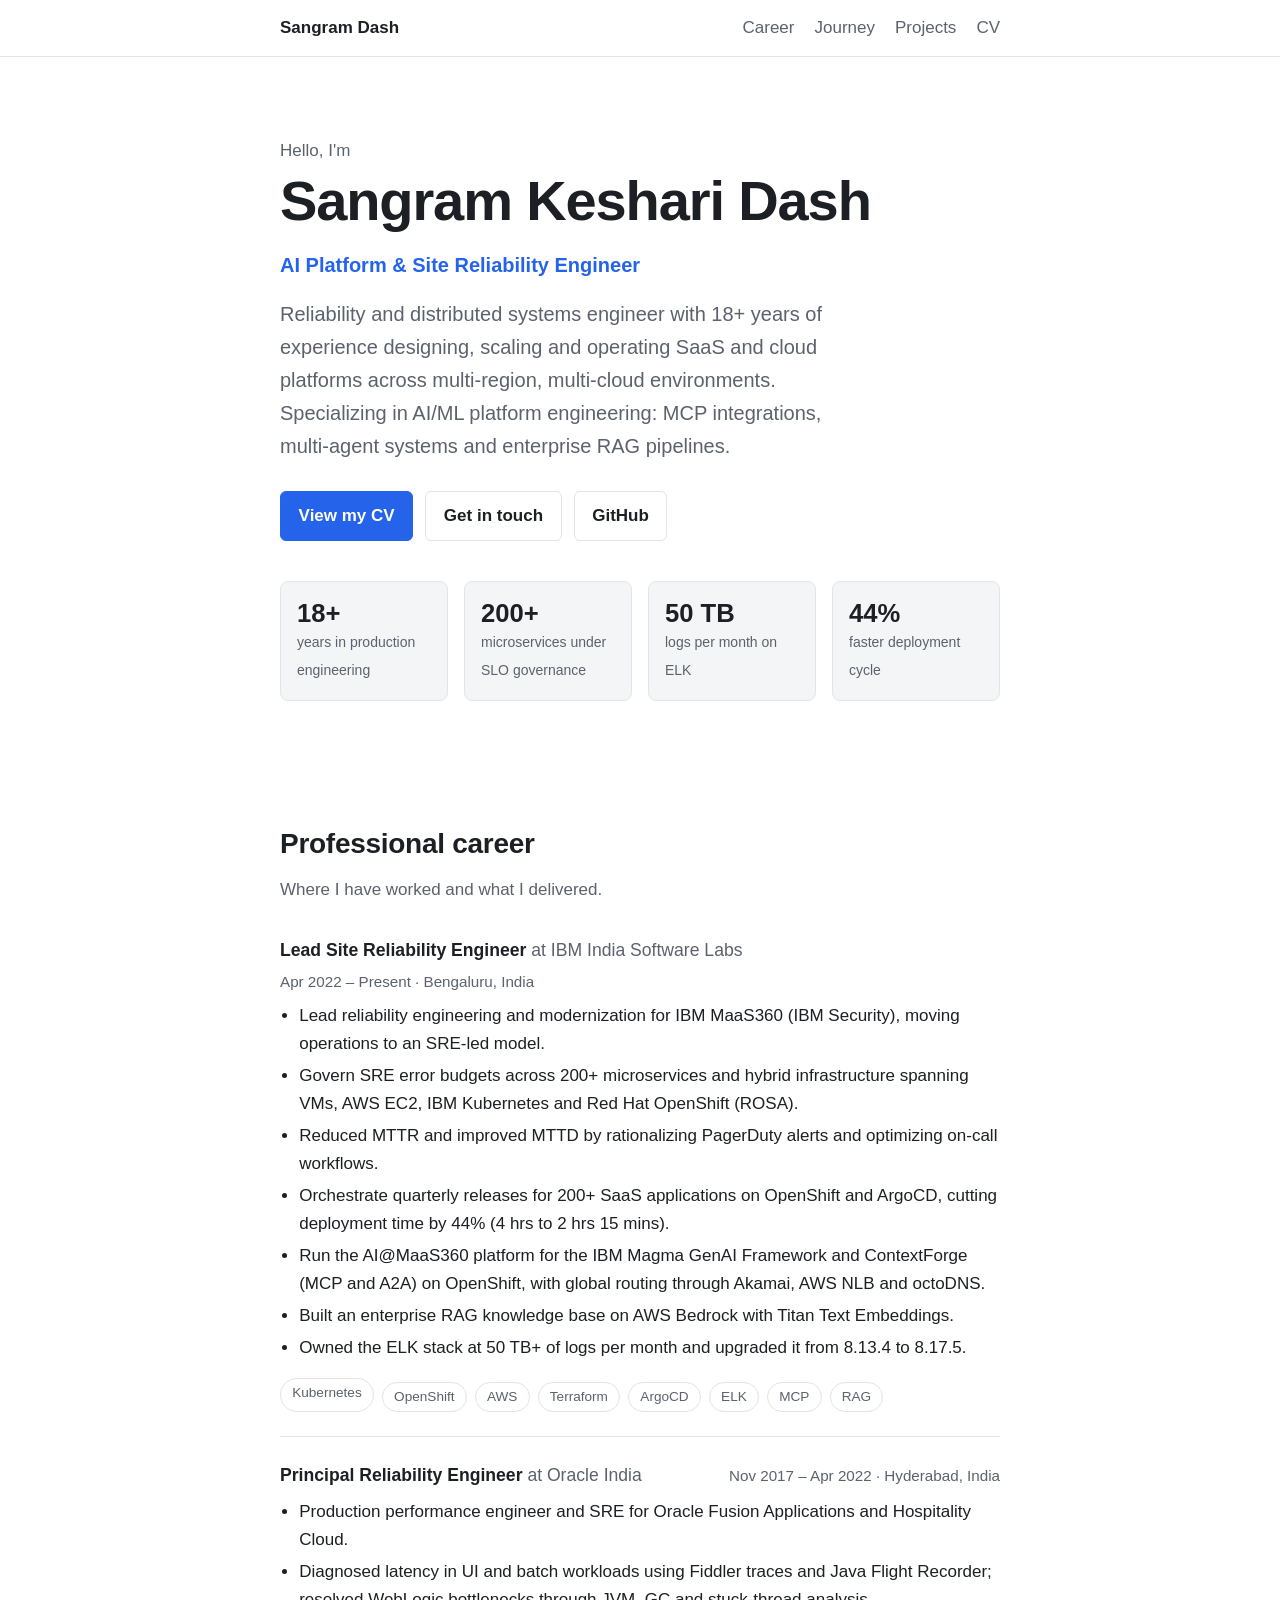
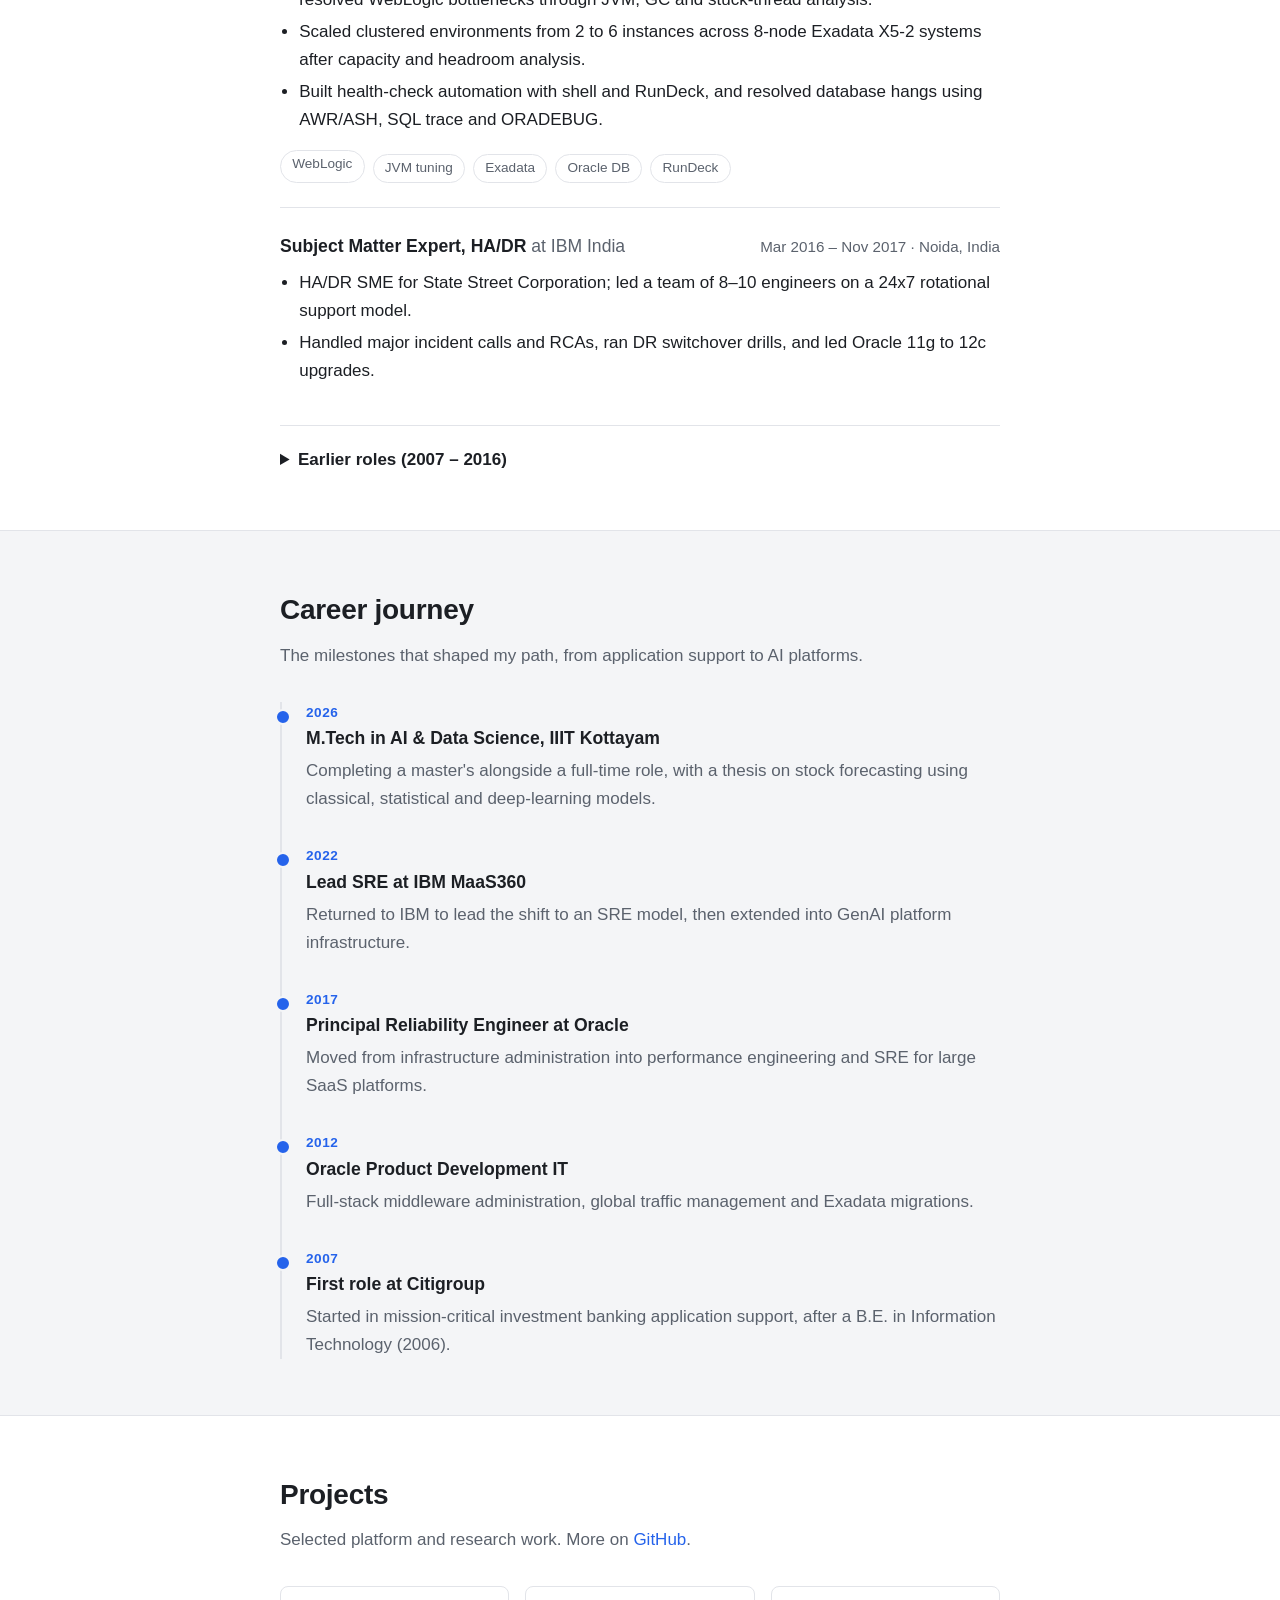
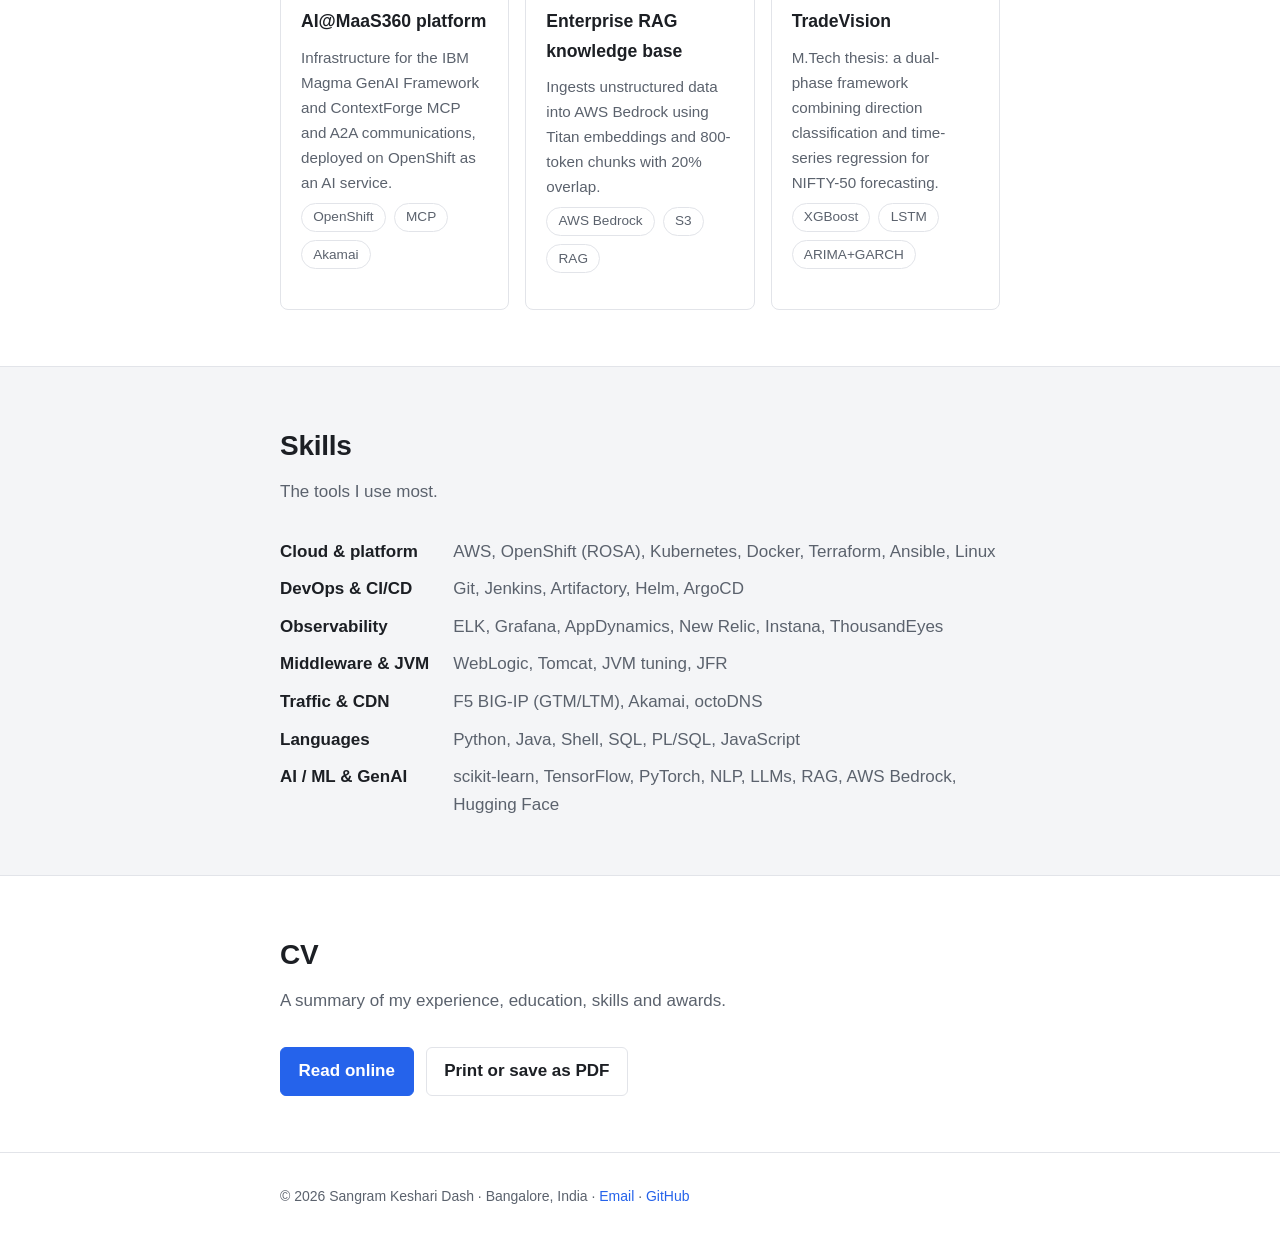
==== index.html @ aa5583bd "Build portfolio site with career, projects, skills and CV" ====
<!DOCTYPE html>
<html lang="en">
<head>
	<meta charset="utf-8">
	<meta name="viewport" content="width=device-width, initial-scale=1">
	<title>Sangram Keshari Dash | AI Platform &amp; Site Reliability Engineer</title>
	<meta name="description" content="Sangram Keshari Dash: Reliability and Distributed Systems Engineer with 18+ years of experience, specializing in AI/ML Platform Engineering, Kubernetes, OpenShift and AWS.">
	<link rel="stylesheet" href="css/main.css">
</head>
<body>
	<header class="site-header">
		<div class="wrap">
			<a class="brand" href="#top">Sangram Dash</a>
			<nav aria-label="Primary">
				<ul>
					<li><a href="#career">Career</a></li>
					<li><a href="#journey">Journey</a></li>
					<li><a href="#projects">Projects</a></li>
					<li><a href="cv.html">CV</a></li>
				</ul>
			</nav>
		</div>
	</header>

	<main id="top">
		<section class="hero">
			<div class="wrap">
				<p class="eyebrow">Hello, I'm</p>
				<h1>Sangram Keshari Dash</h1>
				<p class="role-line">AI Platform &amp; Site Reliability Engineer</p>
				<p class="lead">Reliability and distributed systems engineer with 18+ years of experience designing, scaling and operating SaaS and cloud platforms across multi-region, multi-cloud environments. Specializing in AI/ML platform engineering: MCP integrations, multi-agent systems and enterprise RAG pipelines.</p>
				<p class="actions">
					<a class="btn primary" href="cv.html">View my CV</a>
					<a class="btn" href="mailto:sangram.dash.iiit@gmail.com">Get in touch</a>
					<a class="btn" href="https://github.com/sangramkesharidash">GitHub</a>
				</p>
				<ul class="stats" aria-label="Highlights">
					<li><strong>18+</strong><span>years in production engineering</span></li>
					<li><strong>200+</strong><span>microservices under SLO governance</span></li>
					<li><strong>50 TB</strong><span>logs per month on ELK</span></li>
					<li><strong>44%</strong><span>faster deployment cycle</span></li>
				</ul>
			</div>
		</section>

		<section id="career" class="section">
			<div class="wrap">
				<h2>Professional career</h2>
				<p class="section-intro">Where I have worked and what I delivered.</p>

				<article class="role">
					<div class="role-head">
						<h3>Lead Site Reliability Engineer <span class="at">at IBM India Software Labs</span></h3>
						<p class="meta">Apr 2022 &ndash; Present &middot; Bengaluru, India</p>
					</div>
					<ul>
						<li>Lead reliability engineering and modernization for IBM MaaS360 (IBM Security), moving operations to an SRE-led model.</li>
						<li>Govern SRE error budgets across 200+ microservices and hybrid infrastructure spanning VMs, AWS EC2, IBM Kubernetes and Red Hat OpenShift (ROSA).</li>
						<li>Reduced MTTR and improved MTTD by rationalizing PagerDuty alerts and optimizing on-call workflows.</li>
						<li>Orchestrate quarterly releases for 200+ SaaS applications on OpenShift and ArgoCD, cutting deployment time by 44% (4 hrs to 2 hrs 15 mins).</li>
						<li>Run the AI@MaaS360 platform for the IBM Magma GenAI Framework and ContextForge (MCP and A2A) on OpenShift, with global routing through Akamai, AWS NLB and octoDNS.</li>
						<li>Built an enterprise RAG knowledge base on AWS Bedrock with Titan Text Embeddings.</li>
						<li>Owned the ELK stack at 50 TB+ of logs per month and upgraded it from 8.13.4 to 8.17.5.</li>
					</ul>
					<ul class="tags" aria-label="Technologies">
						<li>Kubernetes</li><li>OpenShift</li><li>AWS</li><li>Terraform</li><li>ArgoCD</li><li>ELK</li><li>MCP</li><li>RAG</li>
					</ul>
				</article>

				<article class="role">
					<div class="role-head">
						<h3>Principal Reliability Engineer <span class="at">at Oracle India</span></h3>
						<p class="meta">Nov 2017 &ndash; Apr 2022 &middot; Hyderabad, India</p>
					</div>
					<ul>
						<li>Production performance engineer and SRE for Oracle Fusion Applications and Hospitality Cloud.</li>
						<li>Diagnosed latency in UI and batch workloads using Fiddler traces and Java Flight Recorder; resolved WebLogic bottlenecks through JVM, GC and stuck-thread analysis.</li>
						<li>Scaled clustered environments from 2 to 6 instances across 8-node Exadata X5-2 systems after capacity and headroom analysis.</li>
						<li>Built health-check automation with shell and RunDeck, and resolved database hangs using AWR/ASH, SQL trace and ORADEBUG.</li>
					</ul>
					<ul class="tags" aria-label="Technologies">
						<li>WebLogic</li><li>JVM tuning</li><li>Exadata</li><li>Oracle DB</li><li>RunDeck</li>
					</ul>
				</article>

				<article class="role">
					<div class="role-head">
						<h3>Subject Matter Expert, HA/DR <span class="at">at IBM India</span></h3>
						<p class="meta">Mar 2016 &ndash; Nov 2017 &middot; Noida, India</p>
					</div>
					<ul>
						<li>HA/DR SME for State Street Corporation; led a team of 8&ndash;10 engineers on a 24x7 rotational support model.</li>
						<li>Handled major incident calls and RCAs, ran DR switchover drills, and led Oracle 11g to 12c upgrades.</li>
					</ul>
				</article>

				<details class="earlier">
					<summary>Earlier roles (2007 &ndash; 2016)</summary>
					<ul>
						<li><strong>IT Senior Consultant, Oracle India</strong> (Jul 2012 &ndash; Mar 2016): Fusion Middleware infrastructure, WebLogic, WebCenter Content, F5 BIG-IP and Akamai, Exadata migrations.</li>
						<li><strong>Sr. Specialist, HCL Comnet</strong> (Sep 2011 &ndash; Jun 2012): Oracle SME for J.P. Morgan Chase India Services.</li>
						<li><strong>Sr. Associate, Patni Computers</strong> (Jan 2011 &ndash; Aug 2011): Production DBA support for General Electric.</li>
						<li><strong>Software Engineer, Citigroup</strong> (Dec 2007 &ndash; Dec 2010): Private Banking trading application support.</li>
					</ul>
				</details>
			</div>
		</section>

		<section id="journey" class="section alt">
			<div class="wrap">
				<h2>Career journey</h2>
				<p class="section-intro">The milestones that shaped my path, from application support to AI platforms.</p>

				<ol class="timeline">
					<li>
						<span class="year">2026</span>
						<h3>M.Tech in AI &amp; Data Science, IIIT Kottayam</h3>
						<p>Completing a master's alongside a full-time role, with a thesis on stock forecasting using classical, statistical and deep-learning models.</p>
					</li>
					<li>
						<span class="year">2022</span>
						<h3>Lead SRE at IBM MaaS360</h3>
						<p>Returned to IBM to lead the shift to an SRE model, then extended into GenAI platform infrastructure.</p>
					</li>
					<li>
						<span class="year">2017</span>
						<h3>Principal Reliability Engineer at Oracle</h3>
						<p>Moved from infrastructure administration into performance engineering and SRE for large SaaS platforms.</p>
					</li>
					<li>
						<span class="year">2012</span>
						<h3>Oracle Product Development IT</h3>
						<p>Full-stack middleware administration, global traffic management and Exadata migrations.</p>
					</li>
					<li>
						<span class="year">2007</span>
						<h3>First role at Citigroup</h3>
						<p>Started in mission-critical investment banking application support, after a B.E. in Information Technology (2006).</p>
					</li>
				</ol>
			</div>
		</section>

		<section id="projects" class="section">
			<div class="wrap">
				<h2>Projects</h2>
				<p class="section-intro">Selected platform and research work. More on <a href="https://github.com/sangramkesharidash">GitHub</a>.</p>

				<div class="cards">
					<article class="card">
						<h3>AI@MaaS360 platform</h3>
						<p>Infrastructure for the IBM Magma GenAI Framework and ContextForge MCP and A2A communications, deployed on OpenShift as an AI service.</p>
						<ul class="tags"><li>OpenShift</li><li>MCP</li><li>Akamai</li></ul>
					</article>
					<article class="card">
						<h3>Enterprise RAG knowledge base</h3>
						<p>Ingests unstructured data into AWS Bedrock using Titan embeddings and 800-token chunks with 20% overlap.</p>
						<ul class="tags"><li>AWS Bedrock</li><li>S3</li><li>RAG</li></ul>
					</article>
					<article class="card">
						<h3>TradeVision</h3>
						<p>M.Tech thesis: a dual-phase framework combining direction classification and time-series regression for NIFTY-50 forecasting.</p>
						<ul class="tags"><li>XGBoost</li><li>LSTM</li><li>ARIMA+GARCH</li></ul>
					</article>
				</div>
			</div>
		</section>

		<section id="skills" class="section alt">
			<div class="wrap">
				<h2>Skills</h2>
				<p class="section-intro">The tools I use most.</p>
				<dl class="skills">
					<dt>Cloud &amp; platform</dt><dd>AWS, OpenShift (ROSA), Kubernetes, Docker, Terraform, Ansible, Linux</dd>
					<dt>DevOps &amp; CI/CD</dt><dd>Git, Jenkins, Artifactory, Helm, ArgoCD</dd>
					<dt>Observability</dt><dd>ELK, Grafana, AppDynamics, New Relic, Instana, ThousandEyes</dd>
					<dt>Middleware &amp; JVM</dt><dd>WebLogic, Tomcat, JVM tuning, JFR</dd>
					<dt>Traffic &amp; CDN</dt><dd>F5 BIG-IP (GTM/LTM), Akamai, octoDNS</dd>
					<dt>Languages</dt><dd>Python, Java, Shell, SQL, PL/SQL, JavaScript</dd>
					<dt>AI / ML &amp; GenAI</dt><dd>scikit-learn, TensorFlow, PyTorch, NLP, LLMs, RAG, AWS Bedrock, Hugging Face</dd>
				</dl>
			</div>
		</section>

		<section id="cv" class="section">
			<div class="wrap">
				<h2>CV</h2>
				<p class="section-intro">A summary of my experience, education, skills and awards.</p>
				<p class="actions">
					<a class="btn primary" href="cv.html">Read online</a>
					<a class="btn" href="cv.html">Print or save as PDF</a>
				</p>
			</div>
		</section>
	</main>

	<footer class="site-footer">
		<div class="wrap">
			<p>&copy; 2026 Sangram Keshari Dash &middot; Bangalore, India &middot; <a href="mailto:sangram.dash.iiit@gmail.com">Email</a> &middot; <a href="https://github.com/sangramkesharidash">GitHub</a></p>
		</div>
	</footer>
</body>
</html>
---- css/main.css ----
:root {
	--bg: #ffffff;
	--surface: #f4f5f7;
	--border: #e2e4e9;
	--text: #1c1f24;
	--muted: #5b626d;
	--accent: #2563eb;
	--accent-text: #ffffff;
}

@media (prefers-color-scheme: dark) {
	:root {
		--bg: #0f1216;
		--surface: #171b21;
		--border: #262c35;
		--text: #e8eaed;
		--muted: #98a0ab;
		--accent: #5b9bff;
		--accent-text: #0f1216;
	}
}

* { box-sizing: border-box; }

html { scroll-behavior: smooth; scroll-padding-top: 4rem; }

body {
	margin: 0;
	font-family: -apple-system, "Segoe UI", Roboto, Helvetica, Arial, sans-serif;
	font-size: 1.0625rem;
	line-height: 1.65;
	color: var(--text);
	background: var(--bg);
}

.wrap { max-width: 760px; margin: 0 auto; padding: 0 1.25rem; }

a { color: var(--accent); text-decoration: none; }
a:hover { text-decoration: underline; }
a:focus-visible { outline: 2px solid var(--accent); outline-offset: 2px; border-radius: 2px; }

/* Header */
.site-header { position: sticky; top: 0; z-index: 10; background: var(--bg); border-bottom: 1px solid var(--border); }
.site-header .wrap { display: flex; align-items: center; justify-content: space-between; height: 3.5rem; }
.brand { font-weight: 700; color: var(--text); }
nav ul { display: flex; gap: 1.25rem; margin: 0; padding: 0; list-style: none; }
nav a { color: var(--muted); font-weight: 500; }
nav a:hover { color: var(--text); text-decoration: none; }

/* Hero */
.hero { padding: 5rem 0 4rem; }
.eyebrow { margin: 0; color: var(--muted); font-weight: 500; }
h1 { margin: 0.25rem 0 1rem; font-size: clamp(2.25rem, 7vw, 3.5rem); line-height: 1.15; letter-spacing: -0.02em; }
.lead { font-size: 1.25rem; color: var(--muted); max-width: 36rem; margin: 0 0 1.75rem; }
.role-line { margin: 0 0 1rem; font-size: 1.25rem; font-weight: 600; color: var(--accent); }

/* Hero stats */
.stats { display: grid; grid-template-columns: repeat(auto-fit, minmax(150px, 1fr)); gap: 1rem; margin: 2.5rem 0 0; padding: 0; list-style: none; }
.stats li { padding: 1rem; background: var(--surface); border: 1px solid var(--border); border-radius: 8px; }
.stats strong { display: block; font-size: 1.6rem; line-height: 1.2; }
.stats span { color: var(--muted); font-size: 0.875rem; }

/* Earlier roles + skills */
.earlier { margin-top: 1rem; padding-top: 1.25rem; border-top: 1px solid var(--border); }
.earlier summary { cursor: pointer; font-weight: 600; }
.earlier ul { margin: 0.75rem 0 0; padding-left: 1.2rem; }
.earlier li + li { margin-top: 0.4rem; }
.skills { display: grid; grid-template-columns: max-content 1fr; gap: 0.6rem 1.5rem; margin: 0; }
.skills dt { font-weight: 600; }
.skills dd { margin: 0; color: var(--muted); }

/* Buttons */
.actions { display: flex; flex-wrap: wrap; gap: 0.75rem; margin: 0; }
.btn {
	display: inline-block;
	padding: 0.6rem 1.1rem;
	border: 1px solid var(--border);
	border-radius: 6px;
	background: transparent;
	color: var(--text);
	font: inherit;
	font-weight: 600;
}
.btn:hover { text-decoration: none; border-color: var(--accent); }
.btn.primary { background: var(--accent); border-color: var(--accent); color: var(--accent-text); }
.btn.primary:hover { opacity: 0.9; }

/* Sections */
.section { padding: 3.5rem 0; }
.section.alt { background: var(--surface); border-top: 1px solid var(--border); border-bottom: 1px solid var(--border); }
h2 { margin: 0 0 0.5rem; font-size: 1.75rem; letter-spacing: -0.01em; }
h3 { margin: 0 0 0.5rem; font-size: 1.1rem; }
.section-intro { margin: 0 0 2rem; color: var(--muted); }
.meta { margin: 0; color: var(--muted); font-size: 0.95rem; }

/* Tags */
.tags { display: flex; flex-wrap: wrap; gap: 0.5rem; padding: 0; margin: 1rem 0 0; list-style: none; }
.tags li { padding: 0.15rem 0.7rem; border: 1px solid var(--border); border-radius: 999px; font-size: 0.85rem; color: var(--muted); }

/* Career roles */
.role { padding: 1.5rem 0; border-top: 1px solid var(--border); }
.role:first-of-type { border-top: 0; padding-top: 0; }
.role-head { display: flex; flex-wrap: wrap; justify-content: space-between; align-items: baseline; gap: 0.25rem 1rem; margin-bottom: 0.5rem; }
.role-head h3 { margin: 0; }
.at { font-weight: 400; color: var(--muted); }
.role ul:not(.tags), .cv-item ul { margin: 0.5rem 0 0; padding-left: 1.2rem; }
.role li + li, .cv-item li + li { margin-top: 0.25rem; }

/* Career journey timeline */
.timeline { list-style: none; margin: 0; padding: 0 0 0 1.5rem; border-left: 2px solid var(--border); }
.timeline li { position: relative; padding-bottom: 2rem; }
.timeline li:last-child { padding-bottom: 0; }
.timeline li::before {
	content: "";
	position: absolute;
	left: calc(-1.5rem - 7px);
	top: 0.45rem;
	width: 12px;
	height: 12px;
	border-radius: 50%;
	background: var(--accent);
	border: 2px solid var(--surface);
}
.year { display: block; font-size: 0.85rem; font-weight: 700; color: var(--accent); letter-spacing: 0.04em; }
.timeline h3 { margin-bottom: 0.25rem; }
.timeline p { margin: 0; color: var(--muted); }

/* Project cards */
.cards { display: grid; grid-template-columns: repeat(auto-fit, minmax(210px, 1fr)); gap: 1rem; }
.card { display: flex; flex-direction: column; padding: 1.25rem; background: var(--bg); border: 1px solid var(--border); border-radius: 8px; }
.card p { margin: 0 0 0.5rem; color: var(--muted); font-size: 0.95rem; }
.card .tags { margin: 0 0 1rem; }
.card a { margin-top: auto; font-weight: 600; font-size: 0.95rem; }

/* CV page */
.cv { padding-top: 2.5rem; padding-bottom: 3rem; }
.cv-head h1 { font-size: 2.25rem; margin-bottom: 0.25rem; }
.cv section { margin-top: 2rem; }
.cv h2 { font-size: 1.1rem; text-transform: uppercase; letter-spacing: 0.06em; padding-bottom: 0.4rem; border-bottom: 1px solid var(--border); margin-bottom: 1rem; }
.cv-item { margin-bottom: 1.25rem; }
.cv-item p { margin: 0; }
.cv .tags { margin-top: 0; }

/* Footer */
.site-footer { padding: 2rem 0; border-top: 1px solid var(--border); color: var(--muted); font-size: 0.875rem; }
.site-footer p { margin: 0; }

@media (max-width: 480px) {
	.skills { grid-template-columns: 1fr; gap: 0.1rem; }
	.skills dd { margin-bottom: 0.6rem; }
	.hero { padding: 3rem 0 2.5rem; }
	nav ul { gap: 0.9rem; }
}

@media print {
	.no-print { display: none; }
	body { background: #fff; color: #000; font-size: 11pt; }
	a { color: #000; }
	.cv { padding: 0; }
	.tags li { border-color: #999; color: #000; }
}
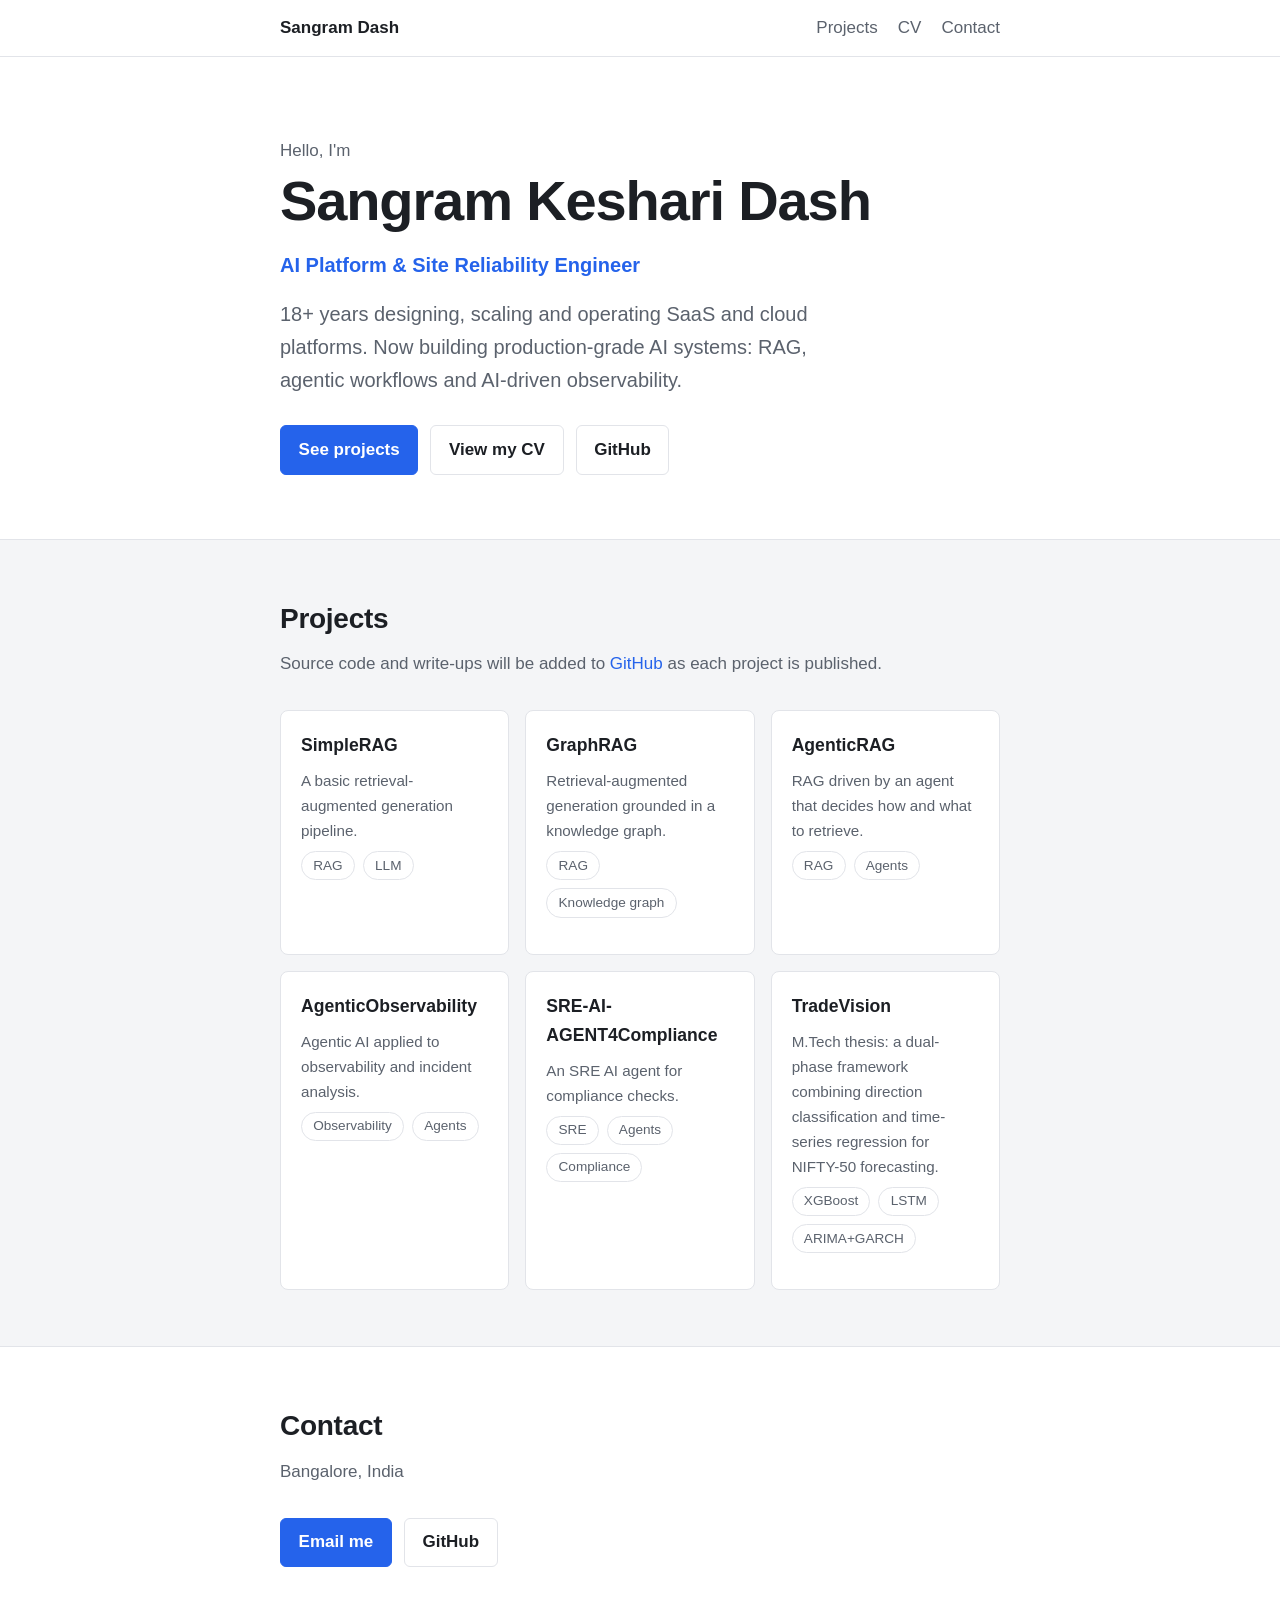
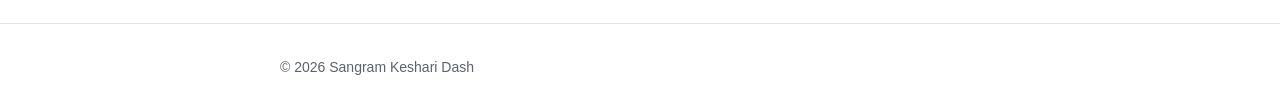
==== commit 3fdf7c5f: "Simplify to one-page site with projects" ====
--- a/index.html
+++ b/index.html
@@ -4,7 +4,7 @@
 	<meta charset="utf-8">
 	<meta name="viewport" content="width=device-width, initial-scale=1">
 	<title>Sangram Keshari Dash | AI Platform &amp; Site Reliability Engineer</title>
-	<meta name="description" content="Sangram Keshari Dash: Reliability and Distributed Systems Engineer with 18+ years of experience, specializing in AI/ML Platform Engineering, Kubernetes, OpenShift and AWS.">
+	<meta name="description" content="Sangram Keshari Dash: AI Platform and Site Reliability Engineer. Projects in RAG, agentic AI and observability.">
 	<link rel="stylesheet" href="css/main.css">
 </head>
 <body>
@@ -13,10 +13,9 @@
 			<a class="brand" href="#top">Sangram Dash</a>
 			<nav aria-label="Primary">
 				<ul>
-					<li><a href="#career">Career</a></li>
-					<li><a href="#journey">Journey</a></li>
 					<li><a href="#projects">Projects</a></li>
 					<li><a href="cv.html">CV</a></li>
+					<li><a href="#contact">Contact</a></li>
 				</ul>
 			</nav>
 		</div>
@@ -28,134 +27,45 @@
 				<p class="eyebrow">Hello, I'm</p>
 				<h1>Sangram Keshari Dash</h1>
 				<p class="role-line">AI Platform &amp; Site Reliability Engineer</p>
-				<p class="lead">Reliability and distributed systems engineer with 18+ years of experience designing, scaling and operating SaaS and cloud platforms across multi-region, multi-cloud environments. Specializing in AI/ML platform engineering: MCP integrations, multi-agent systems and enterprise RAG pipelines.</p>
+				<p class="lead">18+ years designing, scaling and operating SaaS and cloud platforms. Now building production-grade AI systems: RAG, agentic workflows and AI-driven observability.</p>
 				<p class="actions">
-					<a class="btn primary" href="cv.html">View my CV</a>
-					<a class="btn" href="mailto:sangram.dash.iiit@gmail.com">Get in touch</a>
+					<a class="btn primary" href="#projects">See projects</a>
+					<a class="btn" href="cv.html">View my CV</a>
 					<a class="btn" href="https://github.com/sangramkesharidash">GitHub</a>
 				</p>
-				<ul class="stats" aria-label="Highlights">
-					<li><strong>18+</strong><span>years in production engineering</span></li>
-					<li><strong>200+</strong><span>microservices under SLO governance</span></li>
-					<li><strong>50 TB</strong><span>logs per month on ELK</span></li>
-					<li><strong>44%</strong><span>faster deployment cycle</span></li>
-				</ul>
 			</div>
 		</section>
 
-		<section id="career" class="section">
-			<div class="wrap">
-				<h2>Professional career</h2>
-				<p class="section-intro">Where I have worked and what I delivered.</p>
-
-				<article class="role">
-					<div class="role-head">
-						<h3>Lead Site Reliability Engineer <span class="at">at IBM India Software Labs</span></h3>
-						<p class="meta">Apr 2022 &ndash; Present &middot; Bengaluru, India</p>
-					</div>
-					<ul>
-						<li>Lead reliability engineering and modernization for IBM MaaS360 (IBM Security), moving operations to an SRE-led model.</li>
-						<li>Govern SRE error budgets across 200+ microservices and hybrid infrastructure spanning VMs, AWS EC2, IBM Kubernetes and Red Hat OpenShift (ROSA).</li>
-						<li>Reduced MTTR and improved MTTD by rationalizing PagerDuty alerts and optimizing on-call workflows.</li>
-						<li>Orchestrate quarterly releases for 200+ SaaS applications on OpenShift and ArgoCD, cutting deployment time by 44% (4 hrs to 2 hrs 15 mins).</li>
-						<li>Run the AI@MaaS360 platform for the IBM Magma GenAI Framework and ContextForge (MCP and A2A) on OpenShift, with global routing through Akamai, AWS NLB and octoDNS.</li>
-						<li>Built an enterprise RAG knowledge base on AWS Bedrock with Titan Text Embeddings.</li>
-						<li>Owned the ELK stack at 50 TB+ of logs per month and upgraded it from 8.13.4 to 8.17.5.</li>
-					</ul>
-					<ul class="tags" aria-label="Technologies">
-						<li>Kubernetes</li><li>OpenShift</li><li>AWS</li><li>Terraform</li><li>ArgoCD</li><li>ELK</li><li>MCP</li><li>RAG</li>
-					</ul>
-				</article>
-
-				<article class="role">
-					<div class="role-head">
-						<h3>Principal Reliability Engineer <span class="at">at Oracle India</span></h3>
-						<p class="meta">Nov 2017 &ndash; Apr 2022 &middot; Hyderabad, India</p>
-					</div>
-					<ul>
-						<li>Production performance engineer and SRE for Oracle Fusion Applications and Hospitality Cloud.</li>
-						<li>Diagnosed latency in UI and batch workloads using Fiddler traces and Java Flight Recorder; resolved WebLogic bottlenecks through JVM, GC and stuck-thread analysis.</li>
-						<li>Scaled clustered environments from 2 to 6 instances across 8-node Exadata X5-2 systems after capacity and headroom analysis.</li>
-						<li>Built health-check automation with shell and RunDeck, and resolved database hangs using AWR/ASH, SQL trace and ORADEBUG.</li>
-					</ul>
-					<ul class="tags" aria-label="Technologies">
-						<li>WebLogic</li><li>JVM tuning</li><li>Exadata</li><li>Oracle DB</li><li>RunDeck</li>
-					</ul>
-				</article>
-
-				<article class="role">
-					<div class="role-head">
-						<h3>Subject Matter Expert, HA/DR <span class="at">at IBM India</span></h3>
-						<p class="meta">Mar 2016 &ndash; Nov 2017 &middot; Noida, India</p>
-					</div>
-					<ul>
-						<li>HA/DR SME for State Street Corporation; led a team of 8&ndash;10 engineers on a 24x7 rotational support model.</li>
-						<li>Handled major incident calls and RCAs, ran DR switchover drills, and led Oracle 11g to 12c upgrades.</li>
-					</ul>
-				</article>
-
-				<details class="earlier">
-					<summary>Earlier roles (2007 &ndash; 2016)</summary>
-					<ul>
-						<li><strong>IT Senior Consultant, Oracle India</strong> (Jul 2012 &ndash; Mar 2016): Fusion Middleware infrastructure, WebLogic, WebCenter Content, F5 BIG-IP and Akamai, Exadata migrations.</li>
-						<li><strong>Sr. Specialist, HCL Comnet</strong> (Sep 2011 &ndash; Jun 2012): Oracle SME for J.P. Morgan Chase India Services.</li>
-						<li><strong>Sr. Associate, Patni Computers</strong> (Jan 2011 &ndash; Aug 2011): Production DBA support for General Electric.</li>
-						<li><strong>Software Engineer, Citigroup</strong> (Dec 2007 &ndash; Dec 2010): Private Banking trading application support.</li>
-					</ul>
-				</details>
-			</div>
-		</section>
-
-		<section id="journey" class="section alt">
-			<div class="wrap">
-				<h2>Career journey</h2>
-				<p class="section-intro">The milestones that shaped my path, from application support to AI platforms.</p>
-
-				<ol class="timeline">
-					<li>
-						<span class="year">2026</span>
-						<h3>M.Tech in AI &amp; Data Science, IIIT Kottayam</h3>
-						<p>Completing a master's alongside a full-time role, with a thesis on stock forecasting using classical, statistical and deep-learning models.</p>
-					</li>
-					<li>
-						<span class="year">2022</span>
-						<h3>Lead SRE at IBM MaaS360</h3>
-						<p>Returned to IBM to lead the shift to an SRE model, then extended into GenAI platform infrastructure.</p>
-					</li>
-					<li>
-						<span class="year">2017</span>
-						<h3>Principal Reliability Engineer at Oracle</h3>
-						<p>Moved from infrastructure administration into performance engineering and SRE for large SaaS platforms.</p>
-					</li>
-					<li>
-						<span class="year">2012</span>
-						<h3>Oracle Product Development IT</h3>
-						<p>Full-stack middleware administration, global traffic management and Exadata migrations.</p>
-					</li>
-					<li>
-						<span class="year">2007</span>
-						<h3>First role at Citigroup</h3>
-						<p>Started in mission-critical investment banking application support, after a B.E. in Information Technology (2006).</p>
-					</li>
-				</ol>
-			</div>
-		</section>
-
-		<section id="projects" class="section">
+		<section id="projects" class="section alt">
 			<div class="wrap">
 				<h2>Projects</h2>
-				<p class="section-intro">Selected platform and research work. More on <a href="https://github.com/sangramkesharidash">GitHub</a>.</p>
+				<p class="section-intro">Source code and write-ups will be added to <a href="https://github.com/sangramkesharidash">GitHub</a> as each project is published.</p>
 
 				<div class="cards">
 					<article class="card">
-						<h3>AI@MaaS360 platform</h3>
-						<p>Infrastructure for the IBM Magma GenAI Framework and ContextForge MCP and A2A communications, deployed on OpenShift as an AI service.</p>
-						<ul class="tags"><li>OpenShift</li><li>MCP</li><li>Akamai</li></ul>
+						<h3>SimpleRAG</h3>
+						<p>A basic retrieval-augmented generation pipeline.</p>
+						<ul class="tags"><li>RAG</li><li>LLM</li></ul>
 					</article>
 					<article class="card">
-						<h3>Enterprise RAG knowledge base</h3>
-						<p>Ingests unstructured data into AWS Bedrock using Titan embeddings and 800-token chunks with 20% overlap.</p>
-						<ul class="tags"><li>AWS Bedrock</li><li>S3</li><li>RAG</li></ul>
+						<h3>GraphRAG</h3>
+						<p>Retrieval-augmented generation grounded in a knowledge graph.</p>
+						<ul class="tags"><li>RAG</li><li>Knowledge graph</li></ul>
+					</article>
+					<article class="card">
+						<h3>AgenticRAG</h3>
+						<p>RAG driven by an agent that decides how and what to retrieve.</p>
+						<ul class="tags"><li>RAG</li><li>Agents</li></ul>
+					</article>
+					<article class="card">
+						<h3>AgenticObservability</h3>
+						<p>Agentic AI applied to observability and incident analysis.</p>
+						<ul class="tags"><li>Observability</li><li>Agents</li></ul>
+					</article>
+					<article class="card">
+						<h3>SRE-AI-AGENT4Compliance</h3>
+						<p>An SRE AI agent for compliance checks.</p>
+						<ul class="tags"><li>SRE</li><li>Agents</li><li>Compliance</li></ul>
 					</article>
 					<article class="card">
 						<h3>TradeVision</h3>
@@ -166,29 +76,13 @@
 			</div>
 		</section>
 
-		<section id="skills" class="section alt">
+		<section id="contact" class="section">
 			<div class="wrap">
-				<h2>Skills</h2>
-				<p class="section-intro">The tools I use most.</p>
-				<dl class="skills">
-					<dt>Cloud &amp; platform</dt><dd>AWS, OpenShift (ROSA), Kubernetes, Docker, Terraform, Ansible, Linux</dd>
-					<dt>DevOps &amp; CI/CD</dt><dd>Git, Jenkins, Artifactory, Helm, ArgoCD</dd>
-					<dt>Observability</dt><dd>ELK, Grafana, AppDynamics, New Relic, Instana, ThousandEyes</dd>
-					<dt>Middleware &amp; JVM</dt><dd>WebLogic, Tomcat, JVM tuning, JFR</dd>
-					<dt>Traffic &amp; CDN</dt><dd>F5 BIG-IP (GTM/LTM), Akamai, octoDNS</dd>
-					<dt>Languages</dt><dd>Python, Java, Shell, SQL, PL/SQL, JavaScript</dd>
-					<dt>AI / ML &amp; GenAI</dt><dd>scikit-learn, TensorFlow, PyTorch, NLP, LLMs, RAG, AWS Bedrock, Hugging Face</dd>
-				</dl>
-			</div>
-		</section>
-
-		<section id="cv" class="section">
-			<div class="wrap">
-				<h2>CV</h2>
-				<p class="section-intro">A summary of my experience, education, skills and awards.</p>
+				<h2>Contact</h2>
+				<p class="section-intro">Bangalore, India</p>
 				<p class="actions">
-					<a class="btn primary" href="cv.html">Read online</a>
-					<a class="btn" href="cv.html">Print or save as PDF</a>
+					<a class="btn primary" href="mailto:sangram.dash.iiit@gmail.com">Email me</a>
+					<a class="btn" href="https://github.com/sangramkesharidash">GitHub</a>
 				</p>
 			</div>
 		</section>
@@ -196,7 +90,7 @@
 
 	<footer class="site-footer">
 		<div class="wrap">
-			<p>&copy; 2026 Sangram Keshari Dash &middot; Bangalore, India &middot; <a href="mailto:sangram.dash.iiit@gmail.com">Email</a> &middot; <a href="https://github.com/sangramkesharidash">GitHub</a></p>
+			<p>&copy; 2026 Sangram Keshari Dash</p>
 		</div>
 	</footer>
 </body>
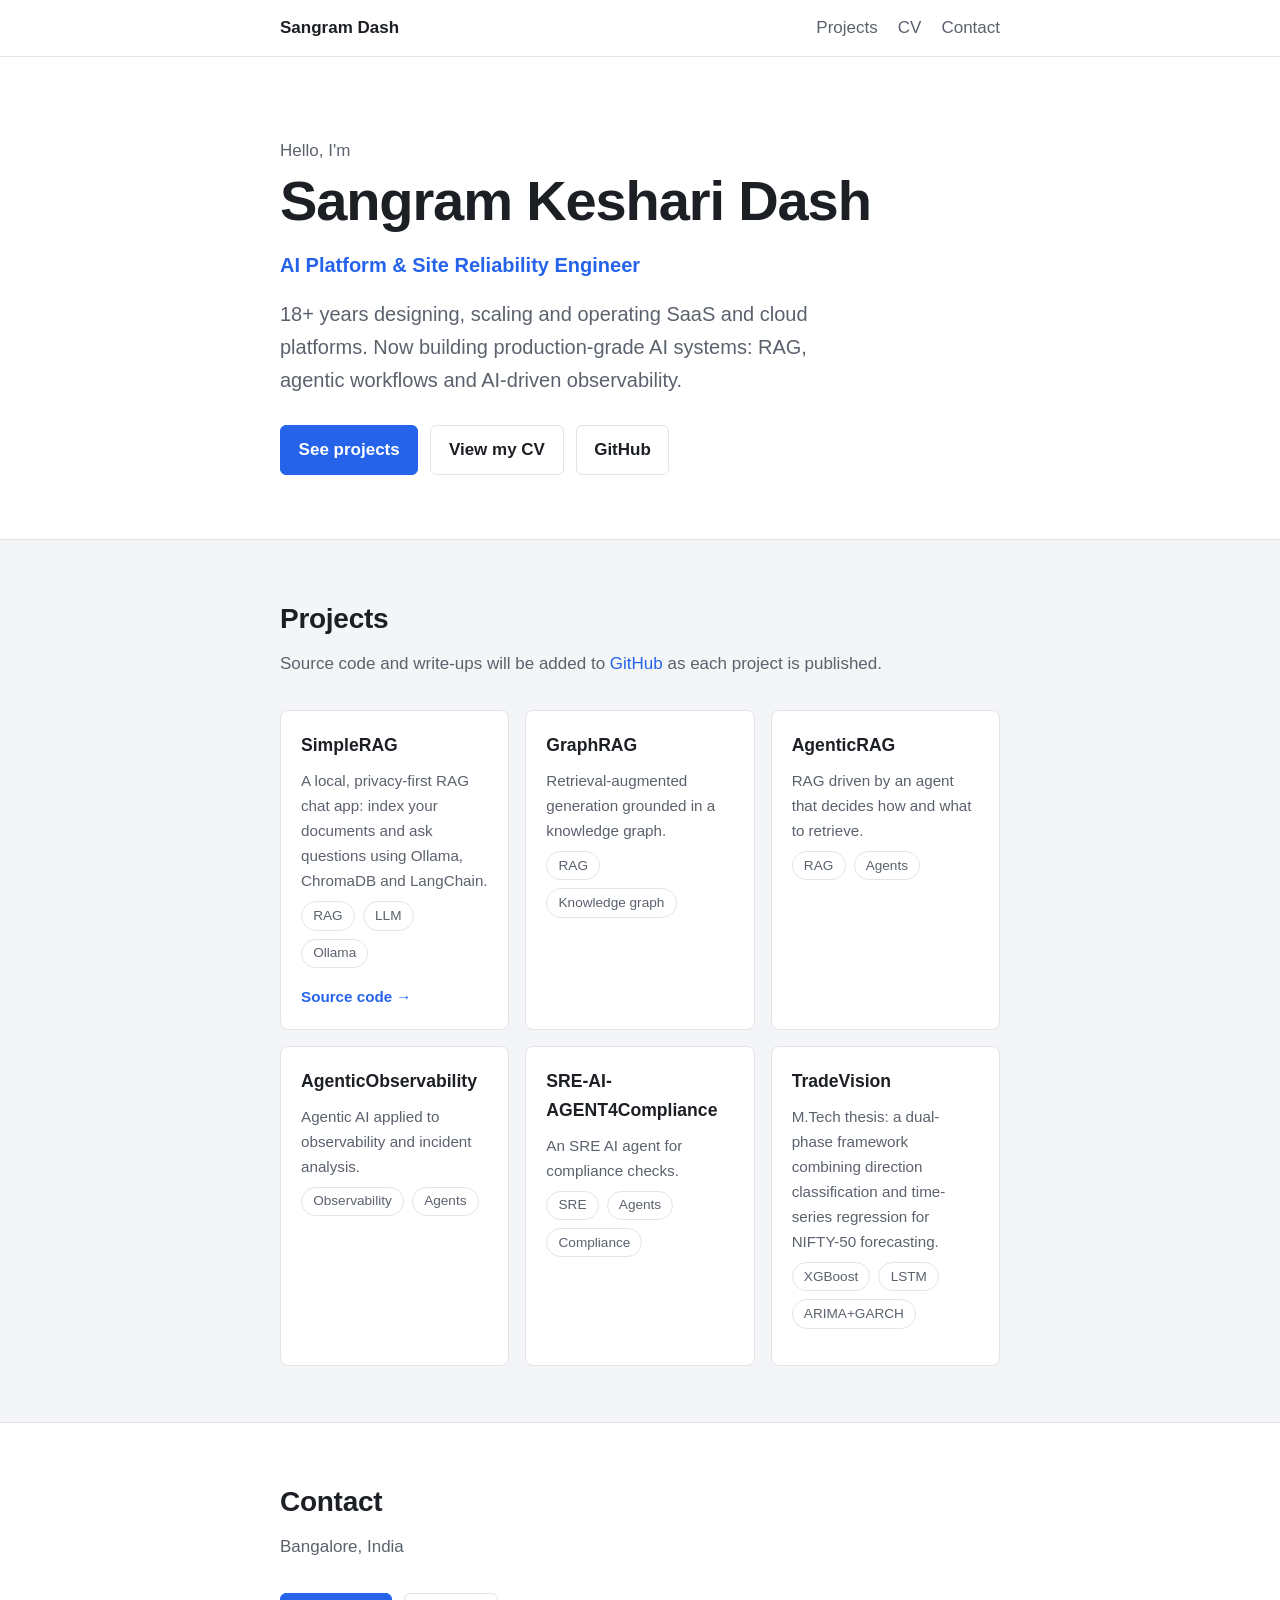
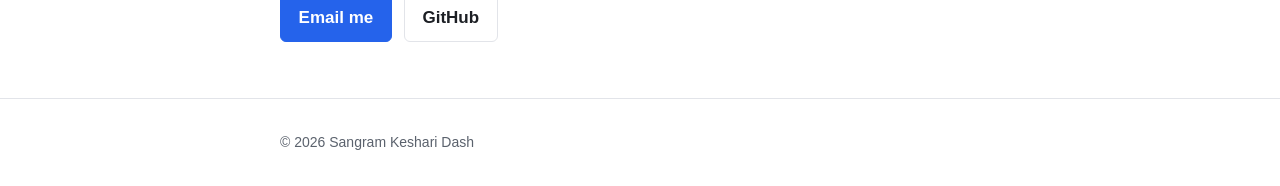
==== commit 779d73ae: "Link SimpleRAG repo; CV summary as bullets and nav fix" ====
--- a/index.html
+++ b/index.html
@@ -44,8 +44,9 @@
 				<div class="cards">
 					<article class="card">
 						<h3>SimpleRAG</h3>
-						<p>A basic retrieval-augmented generation pipeline.</p>
-						<ul class="tags"><li>RAG</li><li>LLM</li></ul>
+						<p>A local, privacy-first RAG chat app: index your documents and ask questions using Ollama, ChromaDB and LangChain.</p>
+						<ul class="tags"><li>RAG</li><li>LLM</li><li>Ollama</li></ul>
+						<a href="https://github.com/sangramkesharidash/SimpleRAG">Source code &rarr;</a>
 					</article>
 					<article class="card">
 						<h3>GraphRAG</h3>
